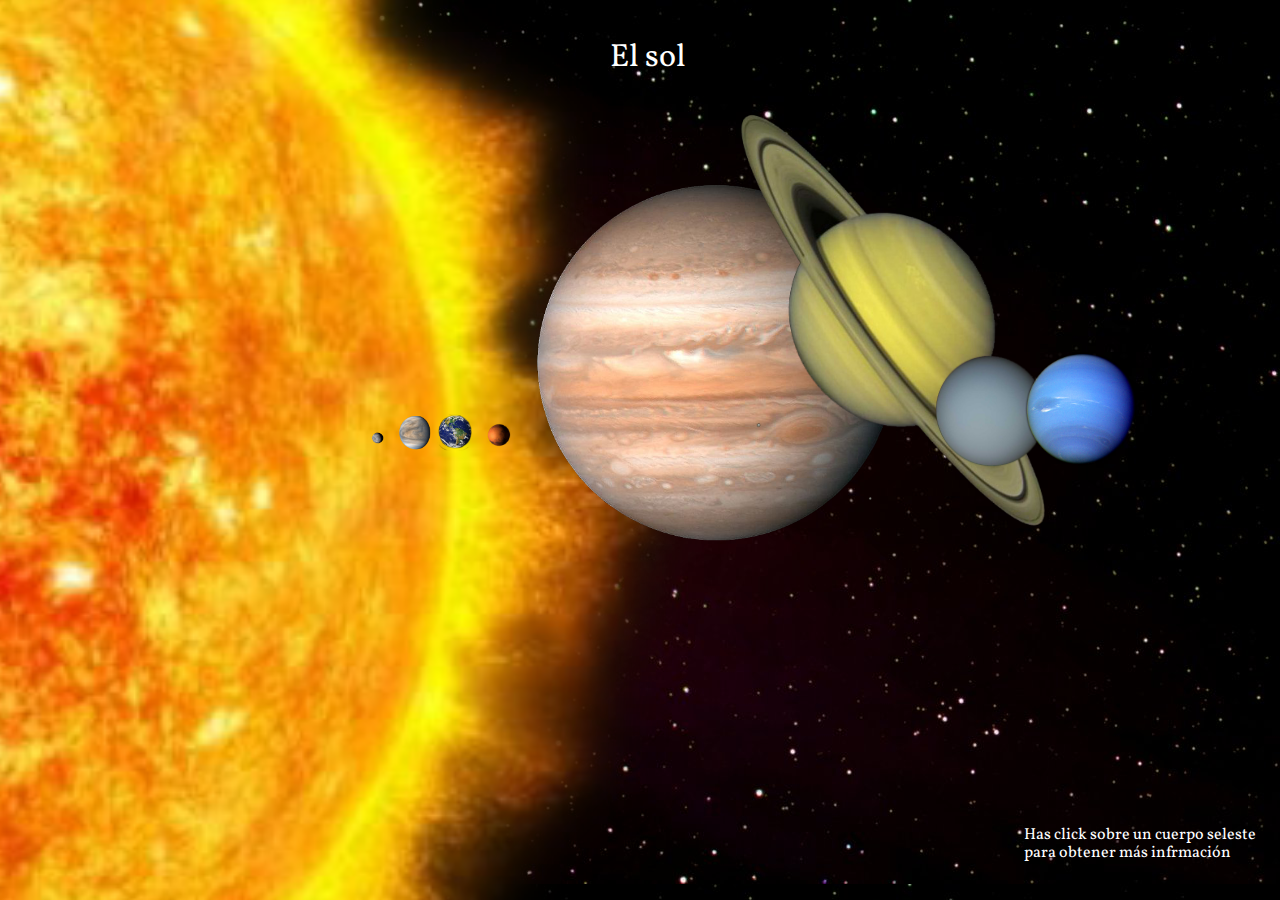
==== index.html @ c51f74b6 "Going on" ====
<!DOCTYPE html>
    <html lang="en">
    <head>
        <meta charset="UTF-8">
        <meta name="viewport" content="width=device-width, initial-scale=1.0">
        <meta http-equiv="X-UA-Compatible" content="ie=edge">
        <link href="https://fonts.googleapis.com/css?family=Vollkorn" rel="stylesheet">
        <link rel="stylesheet" href="css/normalize.css">
        <link rel="stylesheet" href="css/styles.css">
        <title>El Sistema Solar</title>
    </head>
    <body>
        <div class="background" id="background">
            <p id="planet-name" class="planet-name">El Sistema Solar</p>
            <img src="Img/sunHalf.png" class="item sun" alt="El sol">
            <img src="Img/mercury.png" class="item mercury" alt="Mercurio">
            <img src="Img/venus.png" class="item venus" alt="Venus">
            <img src="Img/earth.png" class="item earth" alt="Tiera">
            <img src="Img/mars.png" class="item mars" alt="Marte">
            <img src="Img/jupiter.png" class="item jupiter" alt="Júpiter">
            <img src="Img/saturn.png" class="item saturn" alt="Saturno">
            <img src="Img/uranus.png" class="item uranus" alt="Urano">
            <img src="Img/neptune.png" class="item neptune" alt="Neptuno">
            <p class="info">Has click sobre un cuerpo seleste para obtener más infrmación</p>
        </div>
        <article id="item-detail" class="item-detail hidden">
            <a href="#" class="close " id="close">X</a>
            <p><strong>Distancia media al Sol: </strong><span id="distanceKm"></span> km, <span id="distanceUa"></span>UA</p>
            <p><strong>Radio medio: </strong><span id="radious"></span> km</p>
            <p><strong>Gravedad ecuatorial: </strong><span id="gravity"></span> m2</p>
            <p><strong>Periodo de rotación: </strong><span id="pediod"></span> días</p>
            <p><strong>Temperatura media: </strong><span id="temperature"></span> °C</p>
            <h2>Lunas</h2>
            <section class="moons" id="moons"></section>
        </article>
        <script src="js/data.js"></script>
        <script src="js/shape.js"></script>
    </body>
</html>
---- css/styles.css ----
body{
    font-family: 'Vollkorn', serif;
}

.background{
    background-image: url('../Img/background.jpg');
    width: 100%;
    overflow: hidden;
    position: relative;
}

.background img{
    position: absolute;
    cursor: pointer;
    transition: transform 1s;
}

.background img:hover{
    transform: scale(1.5, 1.5);
}

.close{
    position: absolute;
    left: 95%;
    top: 3%;
    color: white;
    text-decoration: none;
}

.hidden{
    visibility: hidden;
}

.earth{
    width: 3%;
    top: 46%;
    left: 34%;
}

.planet-name{
    position: absolute;
    padding: 8px;
    border-radius: 5px;
    color: white;
    width: 100%;
    text-align: center;
    font-size: 2rem;
    z-index: 100;
}

.info{
    position: absolute;
    top: 90%;
    left: 80%;
    color: white;
}

.item-detail{
    position: absolute;
    top: 13%;
    background-color: rgba(0,0,0,0.8);
    width: 50%;
    display: block;
    left: 25%;
    border-radius: 5px;
    color: #F5F5F5;
    padding: 0 16px;
}

.item-detail p{

}

.jupiter{
    width: 30%;
    top: 19%;
    left: 41%;
}

.mars{
    width: 2%;
    top: 47%;
    left: 38%;
}

.mercury{
    top: 48%;
    left: 29%;
    width: 1%;
}

.moons{
    display: flex;
    border-top: 1px solid #efefef;
}

.moons img{
    min-width: 100px;
    width: 10%;
}

.neptune{
    top: 39%;
    width: 9%;
    left: 80%;
}

.saturn{
    width: 26%;
    top: 9%;
    left: 57%;
}

.sun{
    height: 100%;
}

.uranus{
    width: 9%;
    top: 39%;
    left: 73%;
}

.venus{
    width: 3%;
    top: 46%;
    left: 31%;
}
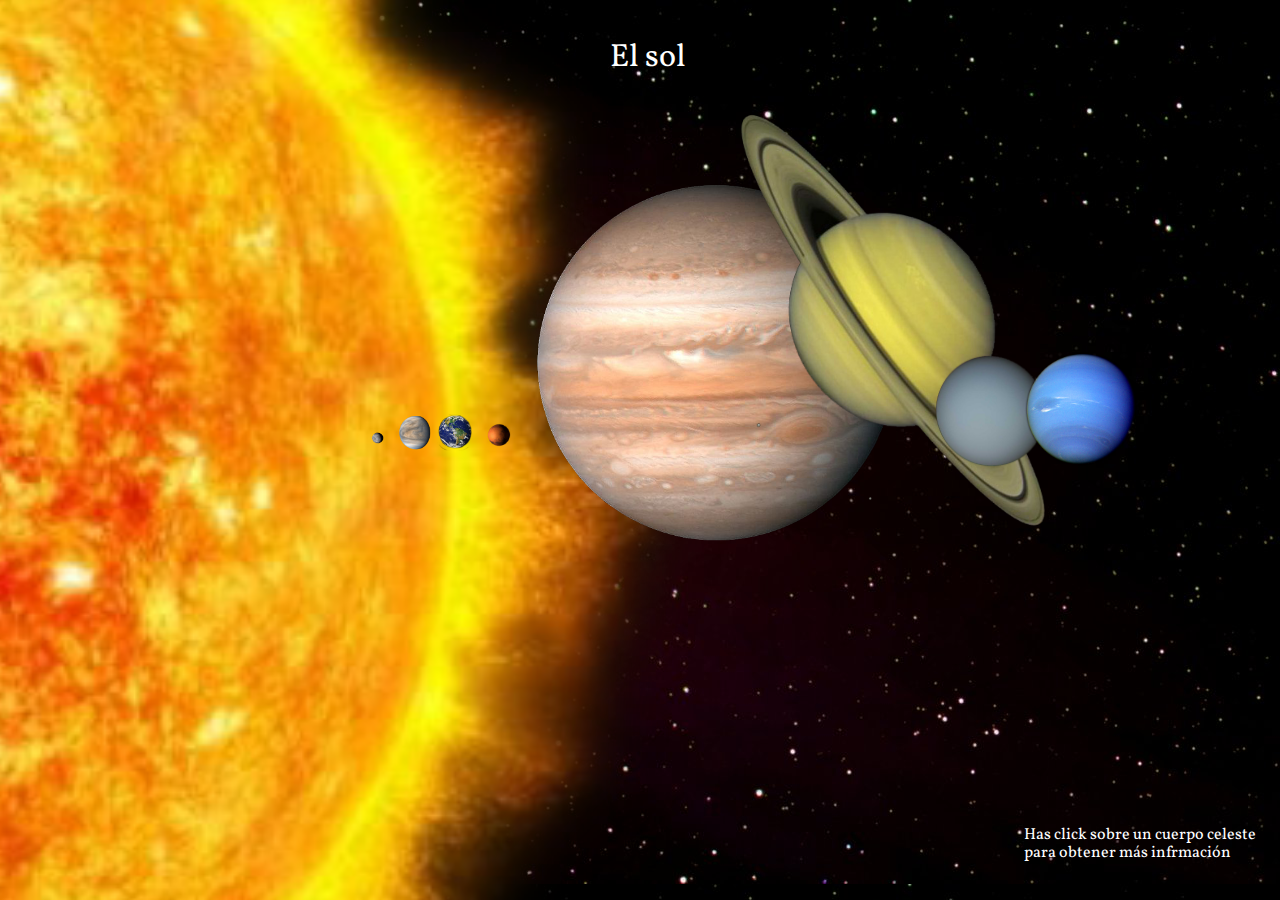
==== commit 3f339b03: "height fix" ====
--- a/index.html
+++ b/index.html
@@ -15,13 +15,13 @@
             <img src="Img/sunHalf.png" class="item sun" alt="El sol">
             <img src="Img/mercury.png" class="item mercury" alt="Mercurio">
             <img src="Img/venus.png" class="item venus" alt="Venus">
-            <img src="Img/earth.png" class="item earth" alt="Tiera">
+            <img src="Img/earth.png" class="item earth" alt="Tierra">
             <img src="Img/mars.png" class="item mars" alt="Marte">
-            <img src="Img/jupiter.png" class="item jupiter" alt="Júpiter">
+            <img src="Img/jupiter.png" class="item jupiter" alt="Jupiter">
             <img src="Img/saturn.png" class="item saturn" alt="Saturno">
             <img src="Img/uranus.png" class="item uranus" alt="Urano">
             <img src="Img/neptune.png" class="item neptune" alt="Neptuno">
-            <p class="info">Has click sobre un cuerpo seleste para obtener más infrmación</p>
+            <p class="info">Has click sobre un cuerpo celeste para obtener más infrmación</p>
         </div>
         <article id="item-detail" class="item-detail hidden">
             <a href="#" class="close " id="close">X</a>
--- a/css/styles.css
+++ b/css/styles.css
@@ -65,6 +65,7 @@
     border-radius: 5px;
     color: #F5F5F5;
     padding: 0 16px;
+    padding-bottom: 8px;
 }
 
 .item-detail p{
@@ -90,13 +91,14 @@
 }
 
 .moons{
-    display: flex;
+    display: grid;
+    grid-template-columns: repeat(4, auto);
     border-top: 1px solid #efefef;
 }
 
 .moons img{
     min-width: 100px;
-    width: 10%;
+    width: 100px;
 }
 
 .neptune{
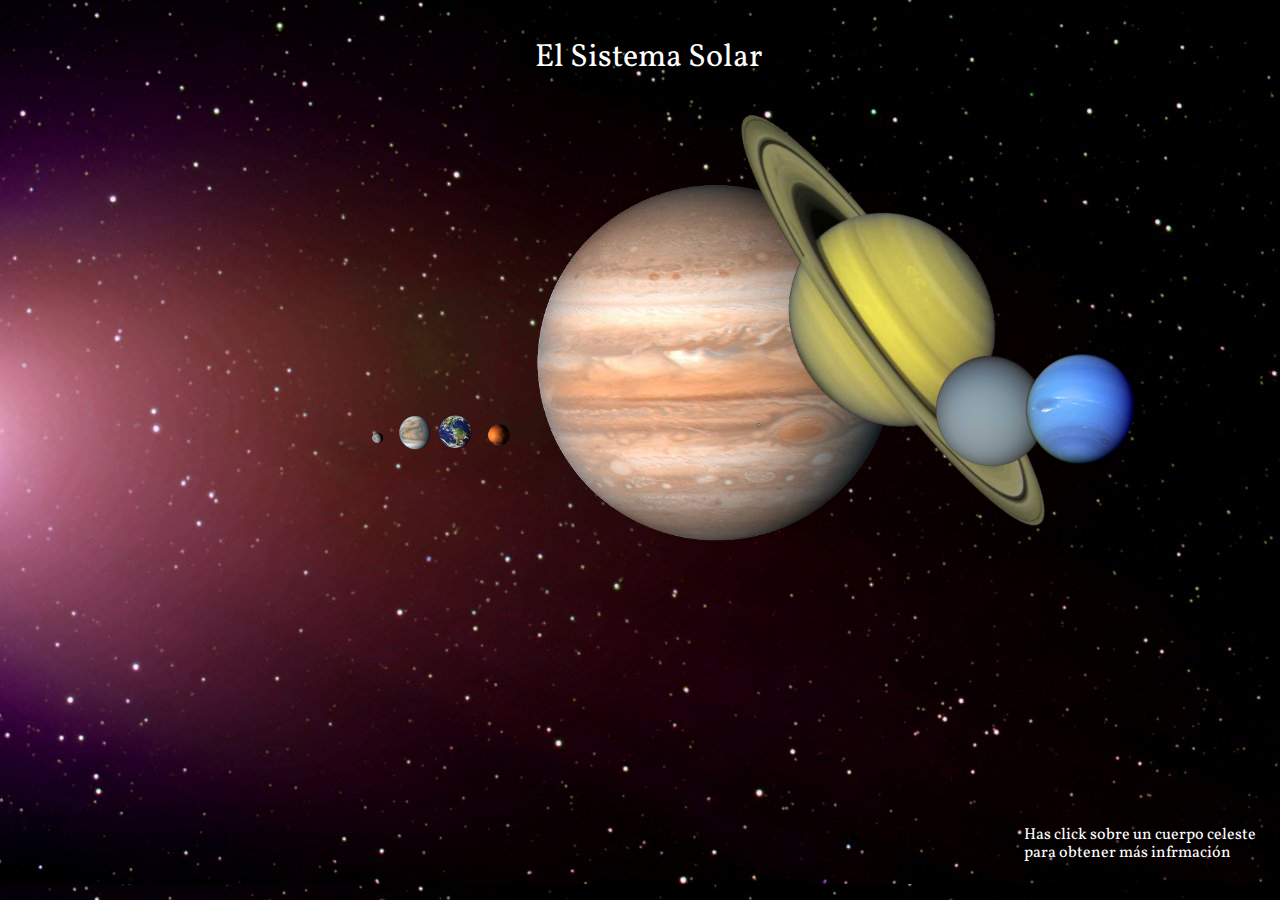
==== commit 15109926: "Rotation" ====
--- a/index.html
+++ b/index.html
@@ -12,7 +12,7 @@
     <body>
         <div class="background" id="background">
             <p id="planet-name" class="planet-name">El Sistema Solar</p>
-            <img src="Img/sunHalf.png" class="item sun" alt="El sol">
+            <img src="Img/sunWhite.png" class="item sun" alt="El sol">
             <img src="Img/mercury.png" class="item mercury" alt="Mercurio">
             <img src="Img/venus.png" class="item venus" alt="Venus">
             <img src="Img/earth.png" class="item earth" alt="Tierra">
--- a/css/styles.css
+++ b/css/styles.css
@@ -15,9 +15,12 @@
     transition: transform 1s;
 }
 
-.background img:hover{
-    transform: scale(1.5, 1.5);
-}
+@media screen and (min-width: 426px){
+    .background img:hover{
+        transform: scale(1.5, 1.5);
+    }
+}
+
 
 .close{
     position: absolute;
@@ -35,6 +38,14 @@
     width: 3%;
     top: 46%;
     left: 34%;
+    animation-name: earth;
+    animation-duration: 120s;
+    animation-iteration-count: infinite;
+}
+
+@keyframes earth {
+    from {transform: rotate(0)}
+    to {transform: rotate(360deg)}
 }
 
 .planet-name{
@@ -68,26 +79,46 @@
     padding-bottom: 8px;
 }
 
-.item-detail p{
-
-}
-
 .jupiter{
     width: 30%;
     top: 19%;
     left: 41%;
+    animation-name: example;
+    animation-duration: 49s;
+    animation-iteration-count: infinite;
+}
+
+@keyframes example {
+    from {transform: rotate(0)}
+    to {transform: rotate(360deg)}
 }
 
 .mars{
     width: 2%;
     top: 47%;
     left: 38%;
+    animation-name: mars;
+    animation-duration: 120s;
+    animation-iteration-count: infinite;
+}
+
+@keyframes mars {
+    from {transform: rotate(0)}
+    to {transform: rotate(360deg)}
 }
 
 .mercury{
     top: 48%;
     left: 29%;
     width: 1%;
+    animation-name: mercury;
+    animation-duration: 6960s;
+    animation-iteration-count: infinite;
+}
+
+@keyframes mercury {
+    from {transform: rotate(0)}
+    to {transform: rotate(360deg)}
 }
 
 .moons{
@@ -105,26 +136,158 @@
     top: 39%;
     width: 9%;
     left: 80%;
+    animation-name: neptune;
+    animation-duration: 80s;
+    animation-iteration-count: infinite;
+}
+
+@keyframes neptune {
+    from {transform: rotate(0deg)}
+    to {transform: rotate(360deg)}
 }
 
 .saturn{
     width: 26%;
     top: 9%;
     left: 57%;
-}
-
-.sun{
-    height: 100%;
+    animation-name: saturn;
+    animation-duration: 53s;
+    animation-iteration-count: infinite;
+}
+
+@keyframes saturn {
+    from {transform: rotate(0)}
+    to {transform: rotate(360deg)}
+}
+
+.sun {
+    height: 120%;
+    top: -58px;
+    left: -25%;
+    animation-name: sun;
+    animation-duration: 3000s;
+    animation-iteration-count: infinite;
+}
+
+@keyframes sun {
+    from {transform: rotate(0)}
+    to {transform: rotate(360deg)}
 }
 
 .uranus{
     width: 9%;
     top: 39%;
     left: 73%;
-}
+    animation-name: uranus;
+    animation-duration: 84s;
+    animation-iteration-count: infinite;
+}
+
+@keyframes uranus {
+    from {transform: rotate(0deg)}
+    to {transform: rotate(-360deg)}
+}
+
 
 .venus{
     width: 3%;
     top: 46%;
     left: 31%;
+    animation-name: venus;
+    animation-duration: 26160s;
+    animation-iteration-count: infinite;
+}
+
+@keyframes venus {
+    from {transform: rotate(0deg)}
+    to {transform: rotate(-360deg)}
+}
+
+@media screen and (max-width: 425px){
+    .background{
+        height: 1600px;
+    }
+
+    .background img {
+        transform: rotate(90deg)
+    }
+
+    .earth {
+        width: 22%;
+        top: 430px;
+        left: 38%;
+    }
+
+    .info {
+        top: 68px;
+        left: 0;
+        color: white;
+        padding: 16px;
+        text-align: center;
+        background-color: rgba(0,0,0,0.5);
+    }
+
+    .item-detail{
+        width: 90%;
+        left: 1%;
+        position: fixed;
+    }
+
+    .jupiter {
+        width: 71%;
+        top: 610px;
+        left: 14%;
+    }
+
+    .mars {
+        width: 11%;
+        top: 540px;
+        left: 44%;
+    }
+
+    .mercury{
+        top: 290px;
+        left: 46%;
+        width: 7%;
+    }
+
+    .moons{
+        grid-template-columns: repeat(6, auto);
+        border-top: 1px solid #efefef;
+    }
+
+    .moons img{
+        min-width: 50px;
+    }
+
+    .neptune {
+        top: 1364px;
+        width: 31%;
+        left: 37%;
+    }
+
+    .saturn {
+        width: 86%;
+        top: 790px;
+        left: 7%;
+    }
+
+    .sun{
+        height: auto;
+        top: -228px;
+        left: -36px;
+        width: 118%;
+    }
+
+    .uranus {
+        width: 32%;
+        top: 1204px;
+        left: 37%;
+    }
+
+    .venus{
+        width: 21%;
+        top: 340px;
+        left: 39%;
+    }
 }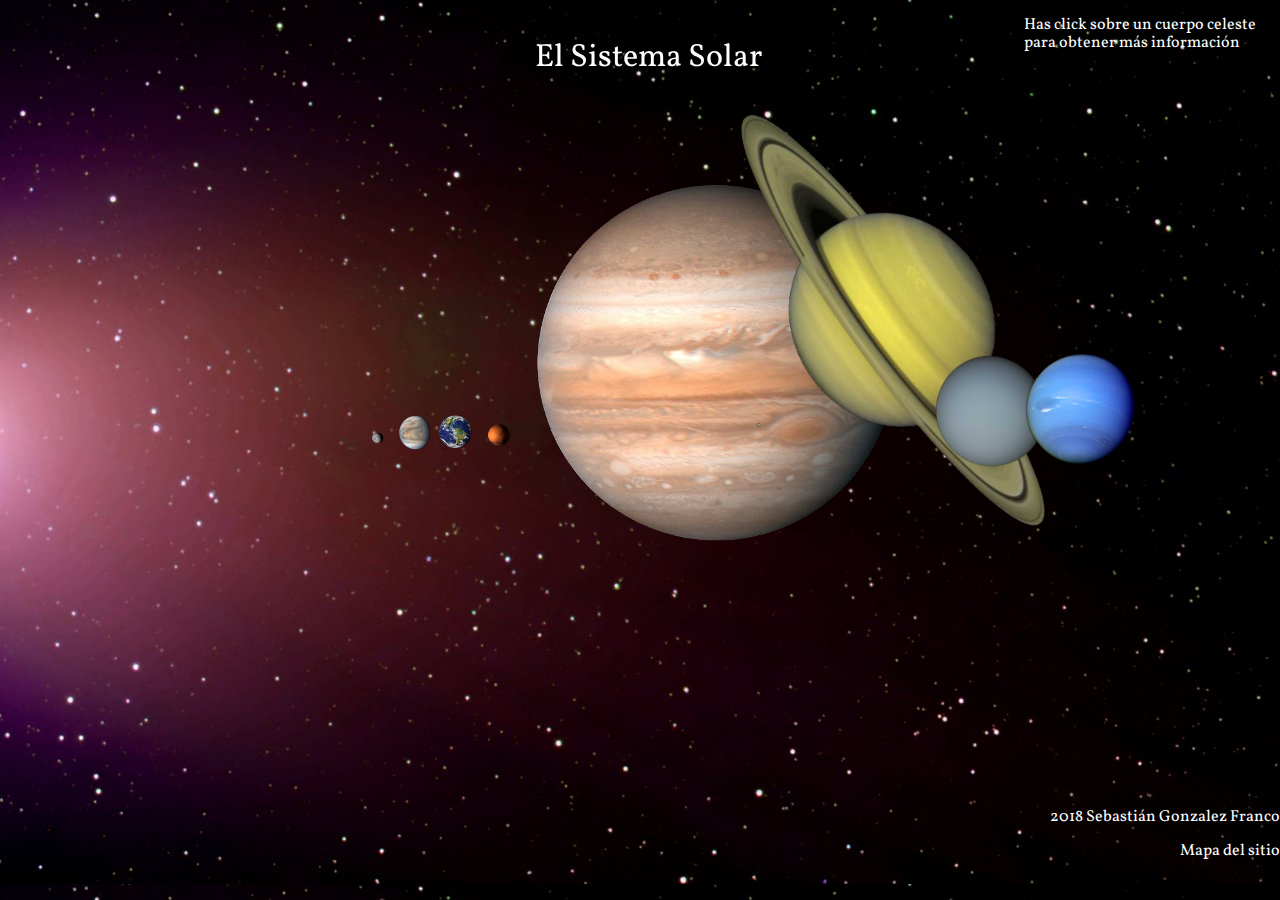
==== commit 29fcb3f9: "Comentaries" ====
--- a/index.html
+++ b/index.html
@@ -1,15 +1,19 @@
 <!DOCTYPE html>
-    <html lang="en">
+    <html lang="es">
     <head>
         <meta charset="UTF-8">
         <meta name="viewport" content="width=device-width, initial-scale=1.0">
         <meta http-equiv="X-UA-Compatible" content="ie=edge">
+        <!-- Fuentes de Google-->
         <link href="https://fonts.googleapis.com/css?family=Vollkorn" rel="stylesheet">
+        <!-- Quita todos los estilos que pone por defecto el navegador-->
         <link rel="stylesheet" href="css/normalize.css">
         <link rel="stylesheet" href="css/styles.css">
+        <link rel="icon" type="Images/x-icon" href="Img/solarSystemIcon.jpg">
         <title>El Sistema Solar</title>
     </head>
     <body>
+        <!-- #region En este contenedor se agregan la imágen de cada planeta y del sol -->
         <div class="background" id="background">
             <p id="planet-name" class="planet-name">El Sistema Solar</p>
             <img src="Img/sunWhite.png" class="item sun" alt="El sol">
@@ -21,8 +25,11 @@
             <img src="Img/saturn.png" class="item saturn" alt="Saturno">
             <img src="Img/uranus.png" class="item uranus" alt="Urano">
             <img src="Img/neptune.png" class="item neptune" alt="Neptuno">
-            <p class="info">Has click sobre un cuerpo celeste para obtener más infrmación</p>
+            <p class="info">Has click sobre un cuerpo celeste para obtener más información</p>
         </div>
+        <!-- #endregion -->
+        <!-- #region  Este article cambia dinámicamente su contenido, es donde se presenta la información
+        del planeta seleccionado-->
         <article id="item-detail" class="item-detail hidden">
             <a href="#" class="close " id="close">X</a>
             <p><strong>Distancia media al Sol: </strong><span id="distanceKm"></span> km, <span id="distanceUa"></span>UA</p>
@@ -31,8 +38,18 @@
             <p><strong>Periodo de rotación: </strong><span id="pediod"></span> días</p>
             <p><strong>Temperatura media: </strong><span id="temperature"></span> °C</p>
             <h2>Lunas</h2>
-            <section class="moons" id="moons"></section>
+            <section class="moons" id="moons">
+                <!-- En esta sección se carga dinámicamente las lunas que contiene cada planeta,
+                queda vacío en caso de que este no tenga satélites-->
+            </section>
         </article>
+        <!-- #endregion -->
+        <!-- #region Parte inferior de la página-->
+        <footer class="footer">
+            <p>2018 Sebastián Gonzalez Franco</p>
+            <a href="sitemap.html">Mapa del sitio</a>
+        </footer>
+        <!-- #endregion -->
         <script src="js/data.js"></script>
         <script src="js/shape.js"></script>
     </body>
--- a/css/styles.css
+++ b/css/styles.css
@@ -1,7 +1,12 @@
+a{
+    text-decoration: none;
+}
+
 body{
     font-family: 'Vollkorn', serif;
 }
 
+/*Se asigna al fondo de la página la imagen background.jpg*/
 .background{
     background-image: url('../Img/background.jpg');
     width: 100%;
@@ -9,19 +14,14 @@
     position: relative;
 }
 
+/*Se asigna un puntero tipo "mano" a las imágenes de los planetas*/
 .background img{
     position: absolute;
     cursor: pointer;
     transition: transform 1s;
 }
 
-@media screen and (min-width: 426px){
-    .background img:hover{
-        transform: scale(1.5, 1.5);
-    }
-}
-
-
+/*Botón de cerrar*/
 .close{
     position: absolute;
     left: 95%;
@@ -34,22 +34,25 @@
     visibility: hidden;
 }
 
-.earth{
-    width: 3%;
-    top: 46%;
-    left: 34%;
-    animation-name: earth;
-    animation-duration: 120s;
-    animation-iteration-count: infinite;
-}
-
-@keyframes earth {
-    from {transform: rotate(0)}
-    to {transform: rotate(360deg)}
-}
-
+.footer{
+    position: absolute;
+    top: 88%;
+    left: 82%;
+    text-align: right;
+    color: white;
+}
+
+.footer a{
+    color: white;
+}
+
+.footer a:hover{
+    color: #9E9E9E;
+}
+
+/*Estilos para el <p> que muestra el nombre del planeta seleccionado*/
 .planet-name{
-    position: absolute;
+    position: fixed;
     padding: 8px;
     border-radius: 5px;
     color: white;
@@ -61,11 +64,12 @@
 
 .info{
     position: absolute;
-    top: 90%;
+    top: 0;
     left: 80%;
     color: white;
 }
 
+/*Estilos para el contenedor de la información específica del planeta seleccionado*/
 .item-detail{
     position: absolute;
     top: 13%;
@@ -77,20 +81,41 @@
     color: #F5F5F5;
     padding: 0 16px;
     padding-bottom: 8px;
+    z-index: 100;
+}
+
+/*Estilos para el contenedor de satélites*/
+/*Se establece un diisplay grid, con 4 elementos por fila*/
+.moons{
+    display: grid;
+    grid-template-columns: repeat(4, auto);
+    border-top: 1px solid #efefef;
+}
+
+.moons img{
+    min-width: 100px;
+    width: 100px;
+}
+
+/*POSICIONAMIENTO DE PLANETAS*/
+/*A cada uno se le agrega una animación para que rote, cada uno a diferente velocidad*/
+/*A cada planeta se le asigna un ancho dependiendo de su tamño real*/
+.earth{
+    width: 3%;
+    top: 46%;
+    left: 34%;
+    animation-name: earth;
+    animation-duration: 120s;
+    animation-iteration-count: infinite;
 }
 
 .jupiter{
     width: 30%;
     top: 19%;
     left: 41%;
-    animation-name: example;
+    animation-name: jupiter;
     animation-duration: 49s;
     animation-iteration-count: infinite;
-}
-
-@keyframes example {
-    from {transform: rotate(0)}
-    to {transform: rotate(360deg)}
 }
 
 .mars{
@@ -102,11 +127,6 @@
     animation-iteration-count: infinite;
 }
 
-@keyframes mars {
-    from {transform: rotate(0)}
-    to {transform: rotate(360deg)}
-}
-
 .mercury{
     top: 48%;
     left: 29%;
@@ -116,22 +136,6 @@
     animation-iteration-count: infinite;
 }
 
-@keyframes mercury {
-    from {transform: rotate(0)}
-    to {transform: rotate(360deg)}
-}
-
-.moons{
-    display: grid;
-    grid-template-columns: repeat(4, auto);
-    border-top: 1px solid #efefef;
-}
-
-.moons img{
-    min-width: 100px;
-    width: 100px;
-}
-
 .neptune{
     top: 39%;
     width: 9%;
@@ -141,11 +145,6 @@
     animation-iteration-count: infinite;
 }
 
-@keyframes neptune {
-    from {transform: rotate(0deg)}
-    to {transform: rotate(360deg)}
-}
-
 .saturn{
     width: 26%;
     top: 9%;
@@ -155,11 +154,6 @@
     animation-iteration-count: infinite;
 }
 
-@keyframes saturn {
-    from {transform: rotate(0)}
-    to {transform: rotate(360deg)}
-}
-
 .sun {
     height: 120%;
     top: -58px;
@@ -169,11 +163,6 @@
     animation-iteration-count: infinite;
 }
 
-@keyframes sun {
-    from {transform: rotate(0)}
-    to {transform: rotate(360deg)}
-}
-
 .uranus{
     width: 9%;
     top: 39%;
@@ -183,12 +172,6 @@
     animation-iteration-count: infinite;
 }
 
-@keyframes uranus {
-    from {transform: rotate(0deg)}
-    to {transform: rotate(-360deg)}
-}
-
-
 .venus{
     width: 3%;
     top: 46%;
@@ -198,24 +181,70 @@
     animation-iteration-count: infinite;
 }
 
+/*Rote de 0 a 360° en un tiempo específico (1 animación por cada cuerpo celeste)*/
+@keyframes earth {
+    from {transform: rotate(0)}
+    to {transform: rotate(360deg)}
+}
+
+@keyframes jupiter {
+    from {transform: rotate(0)}
+    to {transform: rotate(360deg)}
+}
+
+@keyframes mars {
+    from {transform: rotate(0)}
+    to {transform: rotate(360deg)}
+}
+
+@keyframes mercury {
+    from {transform: rotate(0)}
+    to {transform: rotate(360deg)}
+}
+
+@keyframes neptune {
+    from {transform: rotate(0deg)}
+    to {transform: rotate(360deg)}
+}
+
+@keyframes saturn {
+    from {transform: rotate(0)}
+    to {transform: rotate(360deg)}
+}
+
+@keyframes sun {
+    from {transform: rotate(0)}
+    to {transform: rotate(360deg)}
+}
+
+@keyframes uranus {
+    from {transform: rotate(0deg)}
+    to {transform: rotate(-360deg)}
+}
+
 @keyframes venus {
     from {transform: rotate(0deg)}
     to {transform: rotate(-360deg)}
 }
 
+/*Adecuación para pantallas con un ancho menor o igual a 425px*/
 @media screen and (max-width: 425px){
     .background{
         height: 1600px;
     }
 
+    /*Se rotan todas las imágenes con el fin de que el sistema no se vea de izquierda a derecha,
+    sino de arriba hacia abajo*/
     .background img {
         transform: rotate(90deg)
     }
 
-    .earth {
-        width: 22%;
-        top: 430px;
-        left: 38%;
+    .footer {
+        width: 100%;
+        top: 288%;
+        left: 0;
+        text-align: center;
+        color: white;
     }
 
     .info {
@@ -233,6 +262,25 @@
         position: fixed;
     }
 
+    /*Se muestran 6 lunas por fila*/
+    .moons{
+        grid-template-columns: repeat(6, auto);
+        border-top: 1px solid #efefef;
+    }
+
+    .moons img{
+        min-width: 50px;
+    }
+
+    /*Se redimensionan las imágenes de los planetas de acuerdo al ancho de la pantalla*/
+    /*Se posicionan de tal forma que cada uno quede en el centro de la pantalla por medio de left*/
+    /*Se posicionan de tal modo que lo planetas queden uno encima de otro por medio de top*/
+    .earth {
+        width: 22%;
+        top: 430px;
+        left: 38%;
+    }
+
     .jupiter {
         width: 71%;
         top: 610px;
@@ -249,15 +297,6 @@
         top: 290px;
         left: 46%;
         width: 7%;
-    }
-
-    .moons{
-        grid-template-columns: repeat(6, auto);
-        border-top: 1px solid #efefef;
-    }
-
-    .moons img{
-        min-width: 50px;
     }
 
     .neptune {
